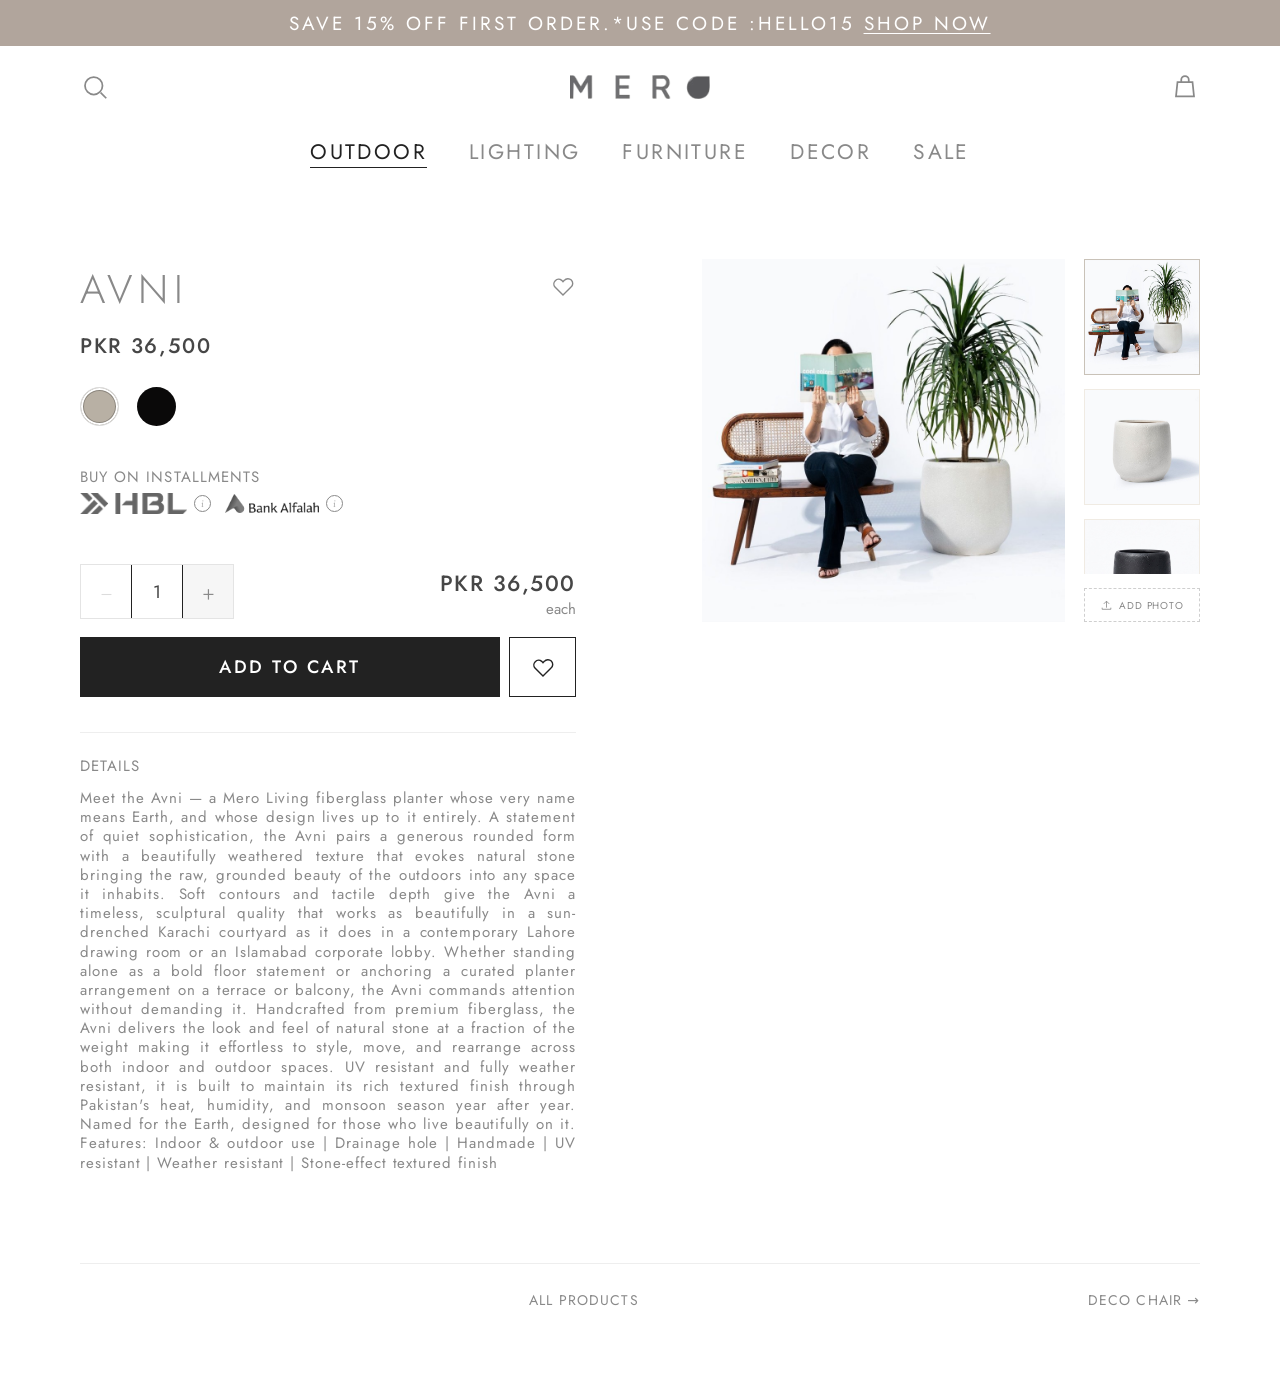
==== site/product.html @ a65cb31a "Turn the Mavi page into a catalogue-driven storefront Replaces the single hard-coded product page wi" ====
<!DOCTYPE html>
<html lang="en">
<head>
<meta charset="utf-8">
<meta name="viewport" content="width=device-width, initial-scale=1">
<title>MERO</title>
<meta name="description" content="Handmade fiberglass planters and outdoor furniture from MERO.">
<link rel="preload" href="assets/fonts/jost-latin-var.woff2" as="font" type="font/woff2" crossorigin>
<link rel="stylesheet" href="assets/site.css">
</head>
<body>

<div class="announce">
  SAVE 15% OFF FIRST ORDER.*USE CODE :HELLO15 <a href="index.html">SHOP NOW</a>
</div>

<header class="shell">
  <div class="masthead">
    <button class="icon-btn icon-left" aria-label="Search">
      <svg viewBox="0 0 24 24"><circle cx="11" cy="11" r="7"/><path d="M16.5 16.5 21 21"/></svg>
    </button>
    <a class="logo" href="index.html" aria-label="MERO home">
      <img src="assets/mero-logo.png" alt="MERO">
    </a>
    <button class="icon-btn icon-right" aria-label="Cart">
      <svg viewBox="0 0 24 24"><path d="M6 8h12l1.2 11.5H4.8L6 8Z"/><path d="M9 8V6.2A3 3 0 0 1 15 6.2V8"/></svg>
    </button>
  </div>
  <nav class="nav">
    <a href="index.html?c=outdoor" data-cat="outdoor">OUTDOOR</a>
    <a href="index.html?c=lighting" data-cat="lighting">LIGHTING</a>
    <a href="index.html?c=furniture" data-cat="furniture">FURNITURE</a>
    <a href="index.html?c=decor" data-cat="decor">DECOR</a>
    <a href="index.html?c=sale" data-cat="sale">SALE</a>
  </nav>
</header>

<main class="shell">
  <div class="product">

    <!-- ============ left column ============ -->
    <section class="info-col">
      <div class="title-row">
        <h1 class="product-title" id="p-title"></h1>
        <button class="wish-plain" id="wish-top" aria-label="Add to wishlist" aria-pressed="false">
          <svg viewBox="0 0 24 24"><path d="M12 20.3 4.6 13a4.4 4.4 0 0 1 6.2-6.2l1.2 1.2 1.2-1.2A4.4 4.4 0 1 1 19.4 13Z"/></svg>
        </button>
      </div>

      <div class="price-row">
        <p class="price" id="p-price"></p>
        <span class="sku" id="p-sku"></span>
      </div>

      <div class="swatches" id="p-swatches" role="group" aria-label="Colour"></div>
      <div class="sizes" id="p-sizes" role="group" aria-label="Size"></div>

      <div class="installments">
        <span class="label">Buy on installments</span>
        <div class="banks">
          <span class="bank"><img src="assets/hbl.png" alt="HBL"><span class="info" title="HBL installment plans">i</span></span>
          <span class="bank"><img class="alfalah" src="assets/alfalah.png" alt="Bank Alfalah"><span class="info" title="Bank Alfalah installment plans">i</span></span>
        </div>
      </div>

      <div class="buy-row">
        <div class="qty">
          <button type="button" id="qty-down" aria-label="Decrease quantity">&minus;</button>
          <label class="sr-only" for="qty">Quantity</label>
          <input id="qty" type="number" inputmode="numeric" min="1" value="1">
          <button type="button" id="qty-up" aria-label="Increase quantity">+</button>
        </div>
        <div class="line-price">
          <div class="amount" id="p-line-price"></div>
          <div class="each">each</div>
        </div>
      </div>

      <div class="cart-row">
        <button class="add-to-cart" id="add-to-cart">ADD TO CART</button>
        <button class="wish-box" id="wish-box" aria-label="Add to wishlist" aria-pressed="false">
          <svg viewBox="0 0 24 24"><path d="M12 20.3 4.6 13a4.4 4.4 0 0 1 6.2-6.2l1.2 1.2 1.2-1.2A4.4 4.4 0 1 1 19.4 13Z"/></svg>
        </button>
      </div>

      <div class="details">
        <h2>Details</h2>
        <p id="p-details"></p>
      </div>
    </section>

    <!-- ============ gallery ============ -->
    <section class="gallery" aria-label="Product images">
      <div class="stage" id="stage">
        <div class="stage-caption" id="stage-caption">
          <span class="name" id="caption-name"></span>
          <span class="sub" id="caption-sub">series</span>
        </div>
        <button class="stage-nav prev" id="slide-prev" aria-label="Previous image">
          <svg viewBox="0 0 24 24"><path d="M15 5 8 12l7 7"/></svg>
        </button>
        <button class="stage-nav next" id="slide-next" aria-label="Next image">
          <svg viewBox="0 0 24 24"><path d="m9 5 7 7-7 7"/></svg>
        </button>
      </div>

      <div class="rail-cell"><div class="rail">
        <div class="thumbs" id="thumbs"></div>
        <label class="upload">
          <svg viewBox="0 0 24 24"><path d="M12 16V4"/><path d="m7 9 5-5 5 5"/><path d="M4 16v3h16v-3"/></svg>
          Add photo
          <input type="file" id="upload-input" accept="image/*" multiple>
        </label>
      </div></div>
    </section>

  </div>

  <nav class="pager" id="pager"></nav>
</main>

<script src="data/catalog.js"></script>
<script src="assets/uploads.js"></script>
<script>
/* ------------------------------------------------------------------
   The page renders whichever product ?p= names, from the generated
   catalogue. Photos dropped in the browser are merged in on top.
------------------------------------------------------------------ */
const CATALOG = window.MERO_CATALOG || [];

/* Autoplay cycles this product's own photos; the grid is how you move
   between products. Set to false to leave the gallery fully manual. */
const AUTOPLAY = true;
const SLIDE_MS = 4000;
const REDUCED_MOTION = window.matchMedia("(prefers-reduced-motion: reduce)").matches;

const els = {
  title: document.getElementById("p-title"),
  price: document.getElementById("p-price"),
  linePrice: document.getElementById("p-line-price"),
  sku: document.getElementById("p-sku"),
  swatches: document.getElementById("p-swatches"),
  sizes: document.getElementById("p-sizes"),
  details: document.getElementById("p-details"),
  stage: document.getElementById("stage"),
  caption: document.getElementById("stage-caption"),
  captionName: document.getElementById("caption-name"),
  captionSub: document.getElementById("caption-sub"),
  thumbs: document.getElementById("thumbs"),
  qty: document.getElementById("qty"),
  upload: document.getElementById("upload-input"),
  pager: document.getElementById("pager")
};

const params = new URLSearchParams(location.search);
let index = CATALOG.findIndex(p => p.slug === params.get("p"));
if (index < 0) index = 0;

let product = CATALOG[index] || null;
let photos = [];                 // {src, alt, uploaded?} for the product on screen
let slideIndex = 0;
let timer = null;
let autoplay = AUTOPLAY && !REDUCED_MOTION;
const objectUrls = [];

const money = n => "PKR " + Number(n).toLocaleString("en-US");

/* ---------- rendering ---------- */

function catalogPhotos(p) {
  return (p.images || []).map(file => ({
    src: `assets/products/${p.slug}/${file}`,
    alt: p.title
  }));
}

function renderProduct() {
  if (!product) {
    els.title.textContent = "Product not found";
    els.details.textContent = "That product is not in the catalogue.";
    return;
  }

  document.title = `${product.title} — MERO`;
  els.title.textContent = product.title;
  els.price.textContent = product.priceRange || product.priceLabel;
  els.sku.textContent = product.sku ? "SKU:" + product.sku : "";
  els.details.textContent = product.details;
  // the lockup only belongs on products shot with room for type
  els.caption.hidden = !product.lockup;
  els.captionName.textContent = product.captionName || product.title;
  els.captionSub.textContent = product.captionSub || "";
  els.captionSub.hidden = !product.captionSub;
  fitLockup();

  els.swatches.innerHTML = "";
  (product.colors || []).forEach((c, i) => {
    const b = document.createElement("button");
    b.className = "swatch";
    b.style.background = c.hex;
    if (c.tone === "light") b.dataset.tone = "white";
    b.setAttribute("aria-label", c.name);
    b.setAttribute("aria-pressed", String(i === 0));
    b.addEventListener("click", () => {
      [...els.swatches.children].forEach(s =>
        s.setAttribute("aria-pressed", String(s === b)));
    });
    els.swatches.appendChild(b);
  });

  els.sizes.innerHTML = "";
  (product.sizes || []).forEach((size, i) => {
    const b = document.createElement("button");
    b.textContent = size;
    b.setAttribute("aria-pressed", String(i === 0));
    b.addEventListener("click", () => {
      [...els.sizes.children].forEach(s =>
        s.setAttribute("aria-pressed", String(s === b)));
    });
    els.sizes.appendChild(b);
  });

  renderPager();
  updateLinePrice();
}

/* Keep a long product name inside the stage rather than letting it bleed. */
function fitLockup() {
  if (!product || !product.lockup) return;
  els.caption.style.removeProperty("--lockup");
  requestAnimationFrame(() => {
    const room = els.stage.clientWidth * 0.78;
    const width = els.captionName.getBoundingClientRect().width;
    if (width > room && width > 0) {
      const base = parseFloat(getComputedStyle(els.captionName).fontSize);
      els.caption.style.setProperty("--lockup", `${Math.floor(base * room / width)}px`);
    }
  });
}

window.addEventListener("resize", fitLockup);

function renderImages() {
  els.stage.querySelectorAll("img").forEach(img => img.remove());
  const frag = document.createDocumentFragment();
  photos.forEach((im, i) => {
    const img = document.createElement("img");
    img.src = im.src;
    img.alt = im.alt || (product ? product.title : "");
    img.loading = i === 0 ? "eager" : "lazy";
    frag.appendChild(img);
  });
  els.stage.insertBefore(frag, els.stage.firstChild);   // caption stays on top

  els.thumbs.innerHTML = "";
  photos.forEach((im, i) => {
    const b = document.createElement("button");
    b.className = "thumb";
    b.innerHTML = `<img src="${im.src}" alt="">`;
    b.setAttribute("aria-label", `View image ${i + 1}`);
    b.addEventListener("click", () => { stopAuto(); showSlide(i); });
    els.thumbs.appendChild(b);
  });

  showSlide(Math.min(slideIndex, Math.max(photos.length - 1, 0)));
}

function showSlide(i) {
  const imgs = els.stage.querySelectorAll("img");
  if (!imgs.length) { els.caption.style.opacity = "0"; return; }
  slideIndex = (i + imgs.length) % imgs.length;
  imgs.forEach((img, n) => img.classList.toggle("is-active", n === slideIndex));
  [...els.thumbs.children].forEach((t, n) =>
    t.setAttribute("aria-current", String(n === slideIndex)));
  // within a product, the lockup belongs to the opening shot only
  els.caption.style.opacity = slideIndex === 0 ? "1" : "0";
}

function updateLinePrice() {
  const n = Math.max(1, parseInt(els.qty.value, 10) || 1);
  els.qty.value = n;
  els.linePrice.textContent = product ? money(product.price * n) : "";
  document.getElementById("qty-down").disabled = n <= 1;
}

function renderPager() {
  const prev = CATALOG[index - 1];
  const next = CATALOG[index + 1];
  els.pager.innerHTML = `
    ${prev ? `<a href="product.html?p=${encodeURIComponent(prev.slug)}">&larr; ${prev.title}</a>` : "<span></span>"}
    <span class="spacer"></span>
    <a href="index.html">All products</a>
    <span class="spacer"></span>
    ${next ? `<a href="product.html?p=${encodeURIComponent(next.slug)}">${next.title} &rarr;</a>` : "<span></span>"}`;
}

/* ---------- slider ---------- */

function nextSlide() { showSlide(slideIndex + 1); }
function prevSlide() { showSlide(slideIndex - 1); }

function startAuto() {
  if (!autoplay || timer || photos.length < 2) return;
  timer = setInterval(nextSlide, SLIDE_MS);
}
function stopAuto() {
  autoplay = false;
  clearInterval(timer);
  timer = null;
}

/* ---------- photos added in the browser ---------- */

async function loadPhotos() {
  photos = product ? catalogPhotos(product) : [];
  if (product) {
    try {
      const dropped = await MeroUploads.get(product.slug);
      dropped.forEach(p => objectUrls.push(p.src));
      photos = photos.concat(dropped);
    } catch (err) { /* no IndexedDB: fall back to the built-in photos */ }
  }
  renderImages();
  startAuto();
}

els.upload.addEventListener("change", async e => {
  const files = [...e.target.files].filter(MeroUploads.isImage);
  e.target.value = "";
  if (!files.length || !product) return;
  try {
    await MeroUploads.put(product.slug, files);
    const before = photos.length;
    await loadPhotos();
    stopAuto();
    showSlide(before);
  } catch (err) {
    // storage unavailable — still show them for this session
    files.forEach(f => {
      const url = URL.createObjectURL(f);
      objectUrls.push(url);
      photos.push({ src: url, alt: f.name, uploaded: true });
    });
    stopAuto();
    renderImages();
    showSlide(photos.length - files.length);
  }
});

window.addEventListener("beforeunload", () => objectUrls.forEach(URL.revokeObjectURL));

/* ---------- wiring ---------- */

document.getElementById("slide-next").addEventListener("click", () => { stopAuto(); nextSlide(); });
document.getElementById("slide-prev").addEventListener("click", () => { stopAuto(); prevSlide(); });

document.getElementById("qty-up").addEventListener("click", () => {
  els.qty.value = (parseInt(els.qty.value, 10) || 1) + 1;
  updateLinePrice();
});
document.getElementById("qty-down").addEventListener("click", () => {
  els.qty.value = Math.max(1, (parseInt(els.qty.value, 10) || 1) - 1);
  updateLinePrice();
});
els.qty.addEventListener("input", updateLinePrice);

["wish-top", "wish-box"].forEach(id => {
  const b = document.getElementById(id);
  b.addEventListener("click", () => {
    const on = b.getAttribute("aria-pressed") !== "true";
    b.setAttribute("aria-pressed", String(on));
    b.classList.toggle("is-on", on);
  });
});

document.addEventListener("keydown", e => {
  if (e.key === "ArrowRight") { stopAuto(); nextSlide(); }
  if (e.key === "ArrowLeft")  { stopAuto(); prevSlide(); }
});

// hovering the stage holds the current photo without cancelling autoplay
els.stage.addEventListener("mouseenter", () => {
  if (timer) { clearInterval(timer); timer = null; }
});
els.stage.addEventListener("mouseleave", startAuto);

[...document.querySelectorAll(".nav a")].forEach(a =>
  a.classList.toggle("is-active", product && a.dataset.cat === product.category));

renderProduct();
loadPhotos();
</script>
</body>
</html>
---- site/assets/site.css ----
/* Jost stands in for Futura, the face used throughout the MERO storefront;
   Cormorant Garamond italic covers the "series" lockup on the hero. */
@font-face{
  font-family:"Jost";
  src:url("fonts/jost-latin-var.woff2") format("woff2-variations"),
      url("fonts/jost-latin-var.woff2") format("woff2");
  font-weight:100 900;
  font-style:normal;
  font-display:swap;
}
@font-face{
  font-family:"Cormorant Garamond";
  src:url("fonts/cormorant-garamond-italic-latin-var.woff2") format("woff2-variations"),
      url("fonts/cormorant-garamond-italic-latin-var.woff2") format("woff2");
  font-weight:300 700;
  font-style:italic;
  font-display:swap;
}
:root{
  --taupe:#b1a59c;
  --ink:#222222;
  --price:#464646;
  --muted:#898989;
  --line:#e4e4e4;
  --line-soft:#eeeeee;
  --field:#f6f6f6;
  --page:#ffffff;
  --sans:"Futura","Futura PT","Futura Std","Jost","Century Gothic",system-ui,sans-serif;
  --serif:"Cormorant Garamond","EB Garamond",Georgia,serif;
}
*,*::before,*::after{box-sizing:border-box}
html{-webkit-text-size-adjust:100%}
body{
  margin:0;
  background:var(--page);
  color:var(--price);
  font-family:var(--sans);
  font-weight:400;
  -webkit-font-smoothing:antialiased;
}
img{display:block;max-width:100%}
button{font:inherit;color:inherit;background:none;border:0;padding:0;cursor:pointer}
a{color:inherit;text-decoration:none}

/* ---------- announcement bar ---------- */
.announce{
  background:var(--taupe);
  color:#fff;
  text-align:center;
  padding:13.5px 16px;
  font-size:19px;
  line-height:1;
  letter-spacing:.158em;
}
.announce a{text-decoration:underline;text-underline-offset:3px}

/* ---------- header ---------- */
.shell{max-width:1440px;margin:0 auto;padding:0 80px}
.masthead{
  display:grid;
  grid-template-columns:1fr auto 1fr;
  align-items:center;
  padding:26px 0 4px;
}
.masthead .icon-left{justify-self:start}
.masthead .icon-right{justify-self:end}
.logo img{width:140px;height:auto}
.icon-btn{display:inline-flex;color:var(--muted)}
.icon-btn svg{width:30px;height:30px;stroke:currentColor;stroke-width:1.4;fill:none}

.nav{
  display:flex;
  justify-content:center;
  gap:42px;
  padding:36px 0 30px;
}
.nav a{
  display:inline-block;
  line-height:1;
  font-size:21px;
  font-weight:400;
  letter-spacing:.115em;
  color:var(--muted);
  padding-bottom:4px;
}
.nav a:hover{color:var(--ink)}
.nav a.is-active{color:var(--ink);border-bottom:1px solid var(--ink)}

/* ---------- product layout ---------- */
.product{
  display:grid;
  grid-template-columns:496px 1fr;
  column-gap:126px;
  align-items:start;
  padding:61px 0 90px;
}

/* left column */
.info-col{margin-top:8px}
.title-row{display:flex;align-items:flex-start;justify-content:space-between;gap:20px}
.product-title{
  margin:0;
  font-size:40px;
  font-weight:300;
  letter-spacing:.146em;
  line-height:1.1;
  color:var(--muted);
  text-transform:uppercase;
}
.wish-plain{color:var(--muted);flex:none;margin-top:6px}
.wish-plain svg{width:26px;height:26px;stroke:currentColor;stroke-width:1.3;fill:none}
.wish-plain.is-on svg{fill:currentColor}

.price-row{display:flex;align-items:baseline;gap:11px;margin-top:20px}
.price{font-size:21px;font-weight:500;letter-spacing:.08em;color:var(--price);margin:0}
.sku{font-size:15px;letter-spacing:.04em;color:var(--muted)}

.swatches{display:flex;gap:18px;margin-top:26px}
.swatches:empty{display:none}
.swatch{
  width:39px;height:39px;border-radius:50%;
  border:1px solid transparent;
  position:relative;
  transition:box-shadow .15s ease;
}
/* selection reads as an inset ring so the row keeps its height */
.swatch[aria-pressed="true"]{
  box-shadow:inset 0 0 0 2px #fff, inset 0 0 0 3px rgba(0,0,0,.35);
}
.swatch[data-tone="white"]{border-color:#dcdcdc}
.swatch[data-tone="white"][aria-pressed="true"]{
  box-shadow:inset 0 0 0 2px #fff, inset 0 0 0 3px rgba(0,0,0,.25);
}
.swatch:focus-visible{outline:1px solid #8a8a8a;outline-offset:4px}

.installments{margin-top:39px}
.label{
  font-size:15px;
  letter-spacing:.07em;
  color:var(--muted);
  text-transform:uppercase;
}
.banks{display:flex;align-items:center;gap:14px;margin-top:5px}
.bank{display:flex;align-items:center;gap:7px}
.bank img{height:21px;width:auto}
.bank img.alfalah{height:19px}
.info{
  width:17px;height:17px;border-radius:50%;border:1px solid var(--muted);
  color:var(--muted);font-size:11px;line-height:15px;text-align:center;
  font-family:var(--serif);font-style:italic;
}

.buy-row{
  display:flex;align-items:flex-end;justify-content:space-between;gap:24px;
  margin-top:50px;
}
.qty{display:flex;border:1px solid var(--line)}
.qty button{
  width:50px;height:53px;font-size:22px;font-weight:300;color:var(--muted);
  display:grid;place-items:center;
}
.qty button[disabled]{color:#dcdcdc;cursor:default}
.qty button:last-child{background:var(--field)}
.qty input{
  width:52px;height:53px;border:1px solid var(--ink);border-top:0;border-bottom:0;
  text-align:center;font-family:var(--sans);font-size:18px;color:var(--price);
  background:#fff;-moz-appearance:textfield;
}
.qty input::-webkit-outer-spin-button,
.qty input::-webkit-inner-spin-button{-webkit-appearance:none;margin:0}
.line-price{text-align:right;line-height:1.35}
.line-price .amount{font-size:22px;font-weight:500;letter-spacing:.07em;color:var(--price)}
.line-price .each{font-size:15px;color:var(--muted)}

.cart-row{display:flex;gap:9px;margin-top:18px}
.add-to-cart{
  flex:1;
  background:var(--ink);
  color:#fff;
  height:60px;
  font-size:18px;
  font-weight:500;
  letter-spacing:.14em;
  transition:background .18s ease;
}
.add-to-cart:hover{background:#000}
.wish-box{
  width:67px;height:60px;border:1px solid var(--ink);
  display:grid;place-items:center;color:var(--ink);
}
.wish-box svg{width:26px;height:26px;stroke:currentColor;stroke-width:1.3;fill:none}
.wish-box.is-on svg{fill:currentColor}

.details{margin-top:35px;padding-top:22px;border-top:1px solid var(--line-soft)}
.details h2{
  margin:0 0 12px;
  font-size:15px;font-weight:400;letter-spacing:.07em;
  color:var(--muted);text-transform:uppercase;
}
.details p{
  margin:0;
  font-size:15px;
  line-height:1.28;
  letter-spacing:.063em;
  color:var(--muted);
  text-align:justify;
}

/* ---------- gallery ---------- */
.gallery{display:grid;grid-template-columns:1fr 116px;column-gap:19px;align-items:start}
/* the rail is taken out of flow so the square stage alone sets the row height */
.rail-cell{position:relative;align-self:stretch}
.stage{position:relative;aspect-ratio:1/1;overflow:hidden;background:#f0ebe3}
.stage img{
  position:absolute;inset:0;width:100%;height:100%;object-fit:cover;
  opacity:0;transition:opacity .5s ease;
}
.stage img.is-active{opacity:1}
.stage-caption{
  position:absolute;top:8%;left:0;right:0;text-align:center;
  color:#5b5b5b;pointer-events:none;
  transition:opacity .35s ease;
}
.stage-caption .name{
  display:block;font-size:var(--lockup, 75px);font-weight:300;letter-spacing:.1em;line-height:1;
  text-transform:uppercase;text-indent:.1em;
  white-space:nowrap;
}
.stage-caption .sub{
  display:block;font-family:var(--serif);font-style:italic;font-weight:400;
  font-size:38px;margin-top:2px;
}
.stage-nav{
  position:absolute;top:50%;transform:translateY(-50%);
  width:42px;height:42px;display:grid;place-items:center;
  color:#5b5b5b;background:rgba(255,255,255,.72);border-radius:50%;
  opacity:0;transition:opacity .2s ease;
}
.stage:hover .stage-nav,.stage-nav:focus-visible{opacity:1}
.stage-nav.prev{left:14px}
.stage-nav.next{right:14px}
.stage-nav svg{width:18px;height:18px;stroke:currentColor;stroke-width:1.6;fill:none}

/* grid/flex items default to min-width:auto, which lets the thumb rail
   blow out the track on narrow screens */
.product > *, .gallery > *{min-width:0}
.rail{position:absolute;inset:0;display:flex;flex-direction:column;min-height:0;min-width:0}
.thumbs{
  display:flex;flex-direction:column;gap:14px;
  flex:1 1 auto;min-height:0;min-width:0;overflow-y:auto;
  scrollbar-width:none;
}
.thumbs::-webkit-scrollbar{display:none}
.thumb{flex:0 0 auto}
.thumb{
  aspect-ratio:1/1;overflow:hidden;background:#f0ebe3;
  border:1px solid transparent;transition:border-color .2s ease;
}
.thumb img{width:100%;height:100%;object-fit:cover}
.thumb[aria-current="true"]{border-color:#c9c2b8}

.upload{
  flex:0 0 auto;
  margin-top:14px;
  display:flex;align-items:center;justify-content:center;gap:6px;
  height:34px;
  border:1px dashed #cfcfcf;
  color:var(--muted);
  font-size:10px;letter-spacing:.09em;text-transform:uppercase;
  cursor:pointer;
  transition:border-color .2s ease,color .2s ease;
}
.upload:hover{border-color:var(--muted);color:var(--price)}
.upload svg{width:13px;height:13px;stroke:currentColor;stroke-width:1.5;fill:none}
.upload input{display:none}

.sr-only{
  position:absolute;width:1px;height:1px;padding:0;margin:-1px;
  overflow:hidden;clip:rect(0 0 0 0);white-space:nowrap;border:0;
}

/* ---------- responsive ---------- */
@media (max-width:1180px){
  .shell{padding:0 40px}
  .product{grid-template-columns:1fr 1fr;column-gap:56px}
}
@media (max-width:900px){
  .product{grid-template-columns:1fr;row-gap:48px}
  .gallery{order:-1}
  .nav{gap:28px}
  .nav a{font-size:17px}
}
@media (max-width:620px){
  .shell{padding:0 16px}
  .announce{font-size:11px;letter-spacing:.03em;padding:11px 14px}
  .nav{gap:13px;flex-wrap:wrap;justify-content:center}
  .nav a{font-size:13px;letter-spacing:.08em}
  .product-title{font-size:30px}
  .stage-caption .name{font-size:46px}
  .stage-caption .sub{font-size:24px}
  .gallery{grid-template-columns:1fr;row-gap:14px}
  .rail-cell{position:static}
  .rail{position:static;height:auto}
  .thumbs{flex-direction:row;overflow-x:auto;overflow-y:hidden;padding-bottom:4px}
  .thumb{flex:0 0 86px}
  .upload{margin-top:12px;height:34px}
  .buy-row{flex-wrap:wrap}
}

/* ==================================================================
   Catalogue grid
   ================================================================== */
.catalogue{padding:34px 0 110px}
.catalogue-head{
  display:flex;align-items:flex-end;justify-content:space-between;
  gap:24px;flex-wrap:wrap;margin-bottom:34px;
}
.catalogue-title{
  margin:0;
  font-size:40px;font-weight:300;letter-spacing:.146em;line-height:1.1;
  color:var(--muted);text-transform:uppercase;
}
.catalogue-count{font-size:15px;letter-spacing:.063em;color:var(--muted)}

.filters{display:flex;gap:26px;flex-wrap:wrap;margin-bottom:38px}
.filters button{
  font-size:15px;letter-spacing:.07em;text-transform:uppercase;
  color:var(--muted);padding-bottom:4px;border-bottom:1px solid transparent;
}
.filters button:hover{color:var(--price)}
.filters button[aria-pressed="true"]{color:var(--ink);border-bottom-color:var(--ink)}

.grid{
  display:grid;
  grid-template-columns:repeat(4,1fr);
  column-gap:26px;row-gap:52px;
}
.card{display:block;position:relative}
.card-media{
  position:relative;aspect-ratio:1/1;overflow:hidden;background:#f0ebe3;
}
.card-media img{
  position:absolute;inset:0;width:100%;height:100%;object-fit:cover;
  transition:opacity .45s ease;
}
.card-media .alt{opacity:0}
.card:hover .card-media .alt{opacity:1}
.card-body{padding-top:16px}
.card-name{
  font-size:17px;font-weight:400;letter-spacing:.09em;text-transform:uppercase;
  color:var(--price);line-height:1.3;
}
.card-price{margin-top:6px;font-size:15px;letter-spacing:.063em;color:var(--muted)}
.card-colors{display:flex;gap:7px;margin-top:11px}
.card-colors span{
  width:13px;height:13px;border-radius:50%;
  box-shadow:inset 0 0 0 1px rgba(0,0,0,.12);
}
.card-tag{
  position:absolute;top:12px;left:12px;
  background:rgba(255,255,255,.92);color:var(--price);
  font-size:10px;letter-spacing:.1em;text-transform:uppercase;
  padding:5px 9px;
}
.empty{
  grid-column:1 / -1;padding:70px 0;text-align:center;
  font-size:15px;letter-spacing:.063em;color:var(--muted);
}

/* folder drop ------------------------------------------------------ */
.dropzone{
  margin:0 0 38px;
  border:1px dashed #d4d4d4;
  padding:20px 24px;
  display:flex;align-items:center;justify-content:space-between;gap:20px;
  flex-wrap:wrap;
  transition:border-color .2s ease,background .2s ease;
}
.dropzone.is-over{border-color:var(--taupe);background:#faf8f6}
.dropzone p{margin:0;font-size:14px;line-height:1.7;letter-spacing:.04em;color:var(--muted)}
.dropzone b{font-weight:500;color:var(--price);letter-spacing:.07em;text-transform:uppercase}
.dropzone code{font-family:var(--sans);color:var(--price)}
.dropzone-actions{display:flex;gap:10px;align-items:center}
.btn-line{
  border:1px solid var(--ink);color:var(--ink);
  padding:11px 20px;font-size:13px;letter-spacing:.12em;text-transform:uppercase;
  transition:background .18s ease,color .18s ease;
}
.btn-line:hover{background:var(--ink);color:#fff}
.btn-quiet{
  color:var(--muted);font-size:13px;letter-spacing:.09em;text-transform:uppercase;
  border-bottom:1px solid transparent;
}
.btn-quiet:hover{color:var(--price);border-bottom-color:var(--muted)}
.dropzone input{display:none}

/* ==================================================================
   Product page additions
   ================================================================== */
.breadcrumb{
  padding:26px 0 0;
  font-size:14px;letter-spacing:.07em;text-transform:uppercase;color:var(--muted);
}
.breadcrumb a:hover{color:var(--ink)}
.breadcrumb span{margin:0 8px}

.sizes{display:flex;gap:10px;flex-wrap:wrap;margin-top:22px}
.sizes:empty{display:none}
.sizes button{
  border:1px solid var(--line);
  padding:9px 16px;
  font-size:13px;letter-spacing:.09em;text-transform:uppercase;color:var(--muted);
  transition:border-color .15s ease,color .15s ease;
}
.sizes button[aria-pressed="true"]{border-color:var(--ink);color:var(--ink)}

.pager{
  display:flex;justify-content:space-between;gap:20px;
  border-top:1px solid var(--line-soft);
  padding:26px 0 90px;
  font-size:14px;letter-spacing:.08em;text-transform:uppercase;color:var(--muted);
}
.pager a:hover{color:var(--ink)}
.pager .spacer{flex:1}

.uploaded-note{
  margin-top:14px;font-size:12px;letter-spacing:.06em;color:var(--muted);
}

@media (max-width:1180px){
  .grid{grid-template-columns:repeat(3,1fr)}
}
@media (max-width:820px){
  .grid{grid-template-columns:repeat(2,1fr);column-gap:18px;row-gap:38px}
  .catalogue-title{font-size:30px}
}
@media (max-width:620px){
  .grid{column-gap:14px;row-gap:30px}
  .card-name{font-size:14px;letter-spacing:.07em}
  .card-price{font-size:13px}
  .dropzone{padding:16px}
  .catalogue{padding:20px 0 70px}
}
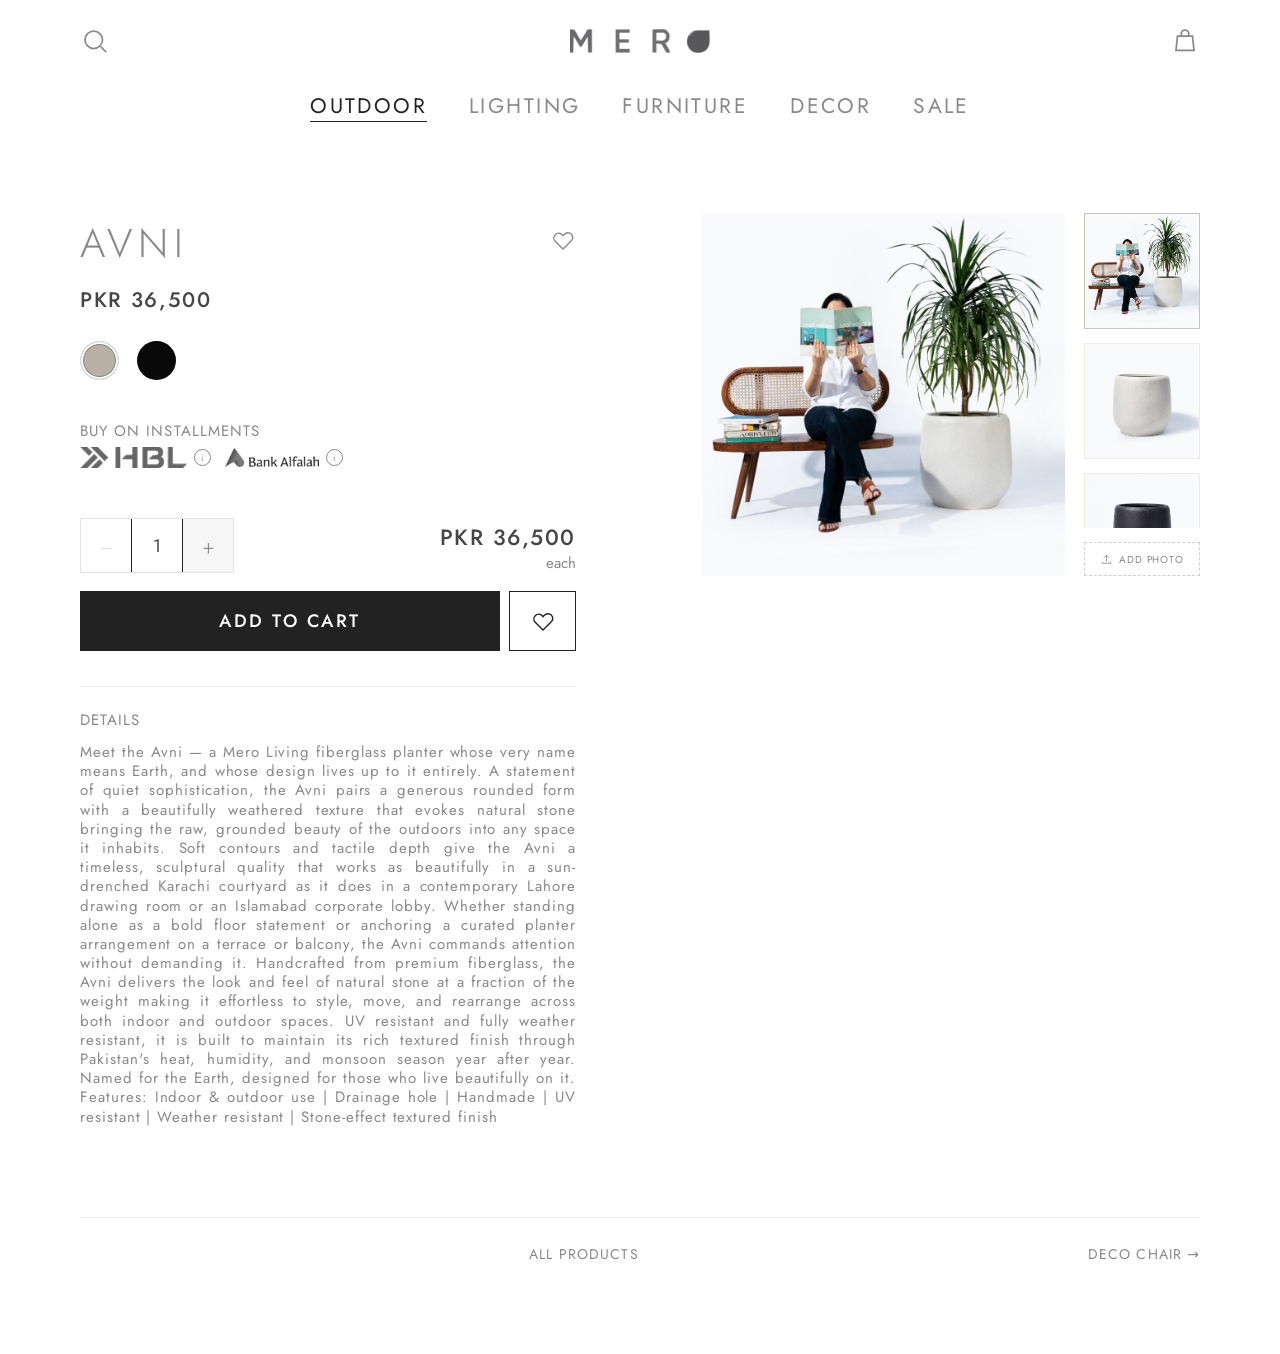
==== commit c6586ec3: "Remove the promotional announcement bar Drops the "SAVE 15% OFF FIRST ORDER" bar from both pages, al" ====
--- a/site/product.html
+++ b/site/product.html
@@ -9,10 +9,6 @@
 <link rel="stylesheet" href="assets/site.css">
 </head>
 <body>
-
-<div class="announce">
-  SAVE 15% OFF FIRST ORDER.*USE CODE :HELLO15 <a href="index.html">SHOP NOW</a>
-</div>
 
 <header class="shell">
   <div class="masthead">
--- a/site/assets/site.css
+++ b/site/assets/site.css
@@ -42,18 +42,6 @@
 button{font:inherit;color:inherit;background:none;border:0;padding:0;cursor:pointer}
 a{color:inherit;text-decoration:none}
 
-/* ---------- announcement bar ---------- */
-.announce{
-  background:var(--taupe);
-  color:#fff;
-  text-align:center;
-  padding:13.5px 16px;
-  font-size:19px;
-  line-height:1;
-  letter-spacing:.158em;
-}
-.announce a{text-decoration:underline;text-underline-offset:3px}
-
 /* ---------- header ---------- */
 .shell{max-width:1440px;margin:0 auto;padding:0 80px}
 .masthead{
@@ -292,7 +280,6 @@
 }
 @media (max-width:620px){
   .shell{padding:0 16px}
-  .announce{font-size:11px;letter-spacing:.03em;padding:11px 14px}
   .nav{gap:13px;flex-wrap:wrap;justify-content:center}
   .nav a{font-size:13px;letter-spacing:.08em}
   .product-title{font-size:30px}
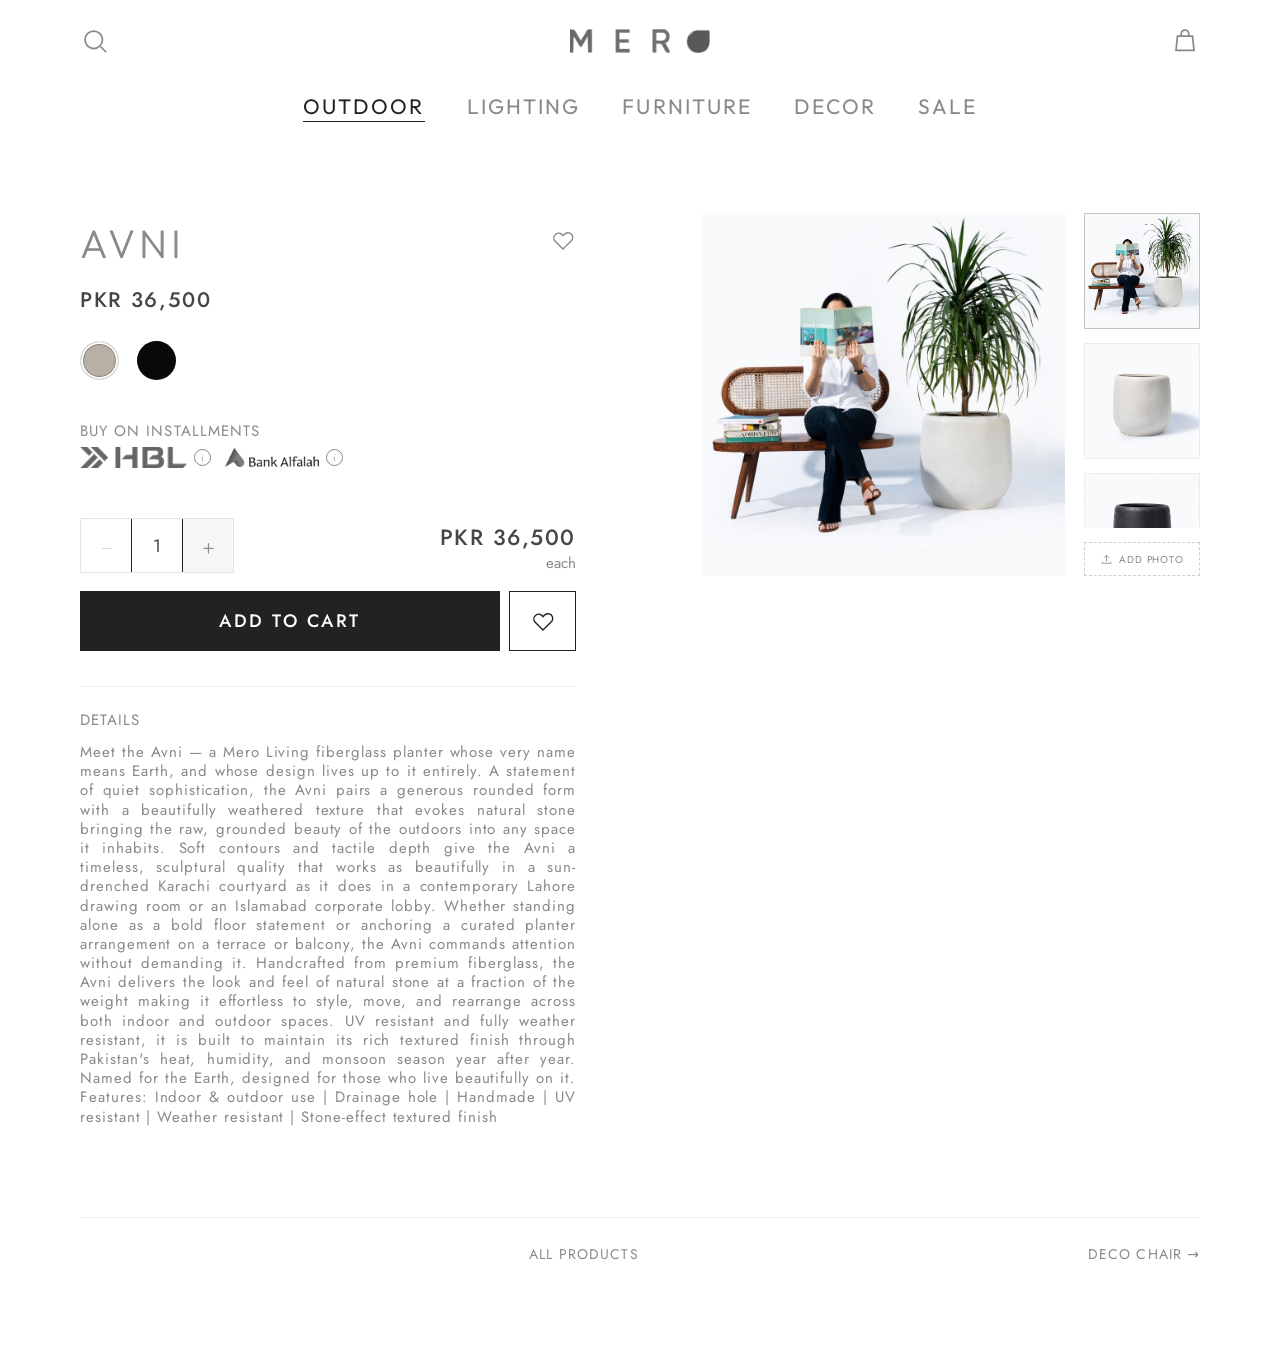
==== commit 1b478f42: "Set the nav and product titles in Outfit - Nav links: Outfit regular, 10% letter spacing. - Product " ====
--- a/site/product.html
+++ b/site/product.html
@@ -6,6 +6,7 @@
 <title>MERO</title>
 <meta name="description" content="Handmade fiberglass planters and outdoor furniture from MERO.">
 <link rel="preload" href="assets/fonts/jost-latin-var.woff2" as="font" type="font/woff2" crossorigin>
+<link rel="preload" href="assets/fonts/outfit-latin-var.woff2" as="font" type="font/woff2" crossorigin>
 <link rel="stylesheet" href="assets/site.css">
 </head>
 <body>
--- a/site/assets/site.css
+++ b/site/assets/site.css
@@ -4,6 +4,14 @@
   font-family:"Jost";
   src:url("fonts/jost-latin-var.woff2") format("woff2-variations"),
       url("fonts/jost-latin-var.woff2") format("woff2");
+  font-weight:100 900;
+  font-style:normal;
+  font-display:swap;
+}
+@font-face{
+  font-family:"Outfit";
+  src:url("fonts/outfit-latin-var.woff2") format("woff2-variations"),
+      url("fonts/outfit-latin-var.woff2") format("woff2");
   font-weight:100 900;
   font-style:normal;
   font-display:swap;
@@ -26,6 +34,7 @@
   --field:#f6f6f6;
   --page:#ffffff;
   --sans:"Futura","Futura PT","Futura Std","Jost","Century Gothic",system-ui,sans-serif;
+  --display:"Outfit",var(--sans);
   --serif:"Cormorant Garamond","EB Garamond",Georgia,serif;
 }
 *,*::before,*::after{box-sizing:border-box}
@@ -65,9 +74,10 @@
 .nav a{
   display:inline-block;
   line-height:1;
+  font-family:var(--display);
   font-size:21px;
   font-weight:400;
-  letter-spacing:.115em;
+  letter-spacing:.1em;
   color:var(--muted);
   padding-bottom:4px;
 }
@@ -88,9 +98,10 @@
 .title-row{display:flex;align-items:flex-start;justify-content:space-between;gap:20px}
 .product-title{
   margin:0;
+  font-family:var(--display);
   font-size:40px;
   font-weight:300;
-  letter-spacing:.146em;
+  letter-spacing:.1em;
   line-height:1.1;
   color:var(--muted);
   text-transform:uppercase;
@@ -304,7 +315,8 @@
 }
 .catalogue-title{
   margin:0;
-  font-size:40px;font-weight:300;letter-spacing:.146em;line-height:1.1;
+  font-family:var(--display);
+  font-size:40px;font-weight:300;letter-spacing:.1em;line-height:1.1;
   color:var(--muted);text-transform:uppercase;
 }
 .catalogue-count{font-size:15px;letter-spacing:.063em;color:var(--muted)}
@@ -334,7 +346,8 @@
 .card:hover .card-media .alt{opacity:1}
 .card-body{padding-top:16px}
 .card-name{
-  font-size:17px;font-weight:400;letter-spacing:.09em;text-transform:uppercase;
+  font-family:var(--display);
+  font-size:17px;font-weight:300;letter-spacing:.1em;text-transform:uppercase;
   color:var(--price);line-height:1.3;
 }
 .card-price{margin-top:6px;font-size:15px;letter-spacing:.063em;color:var(--muted)}
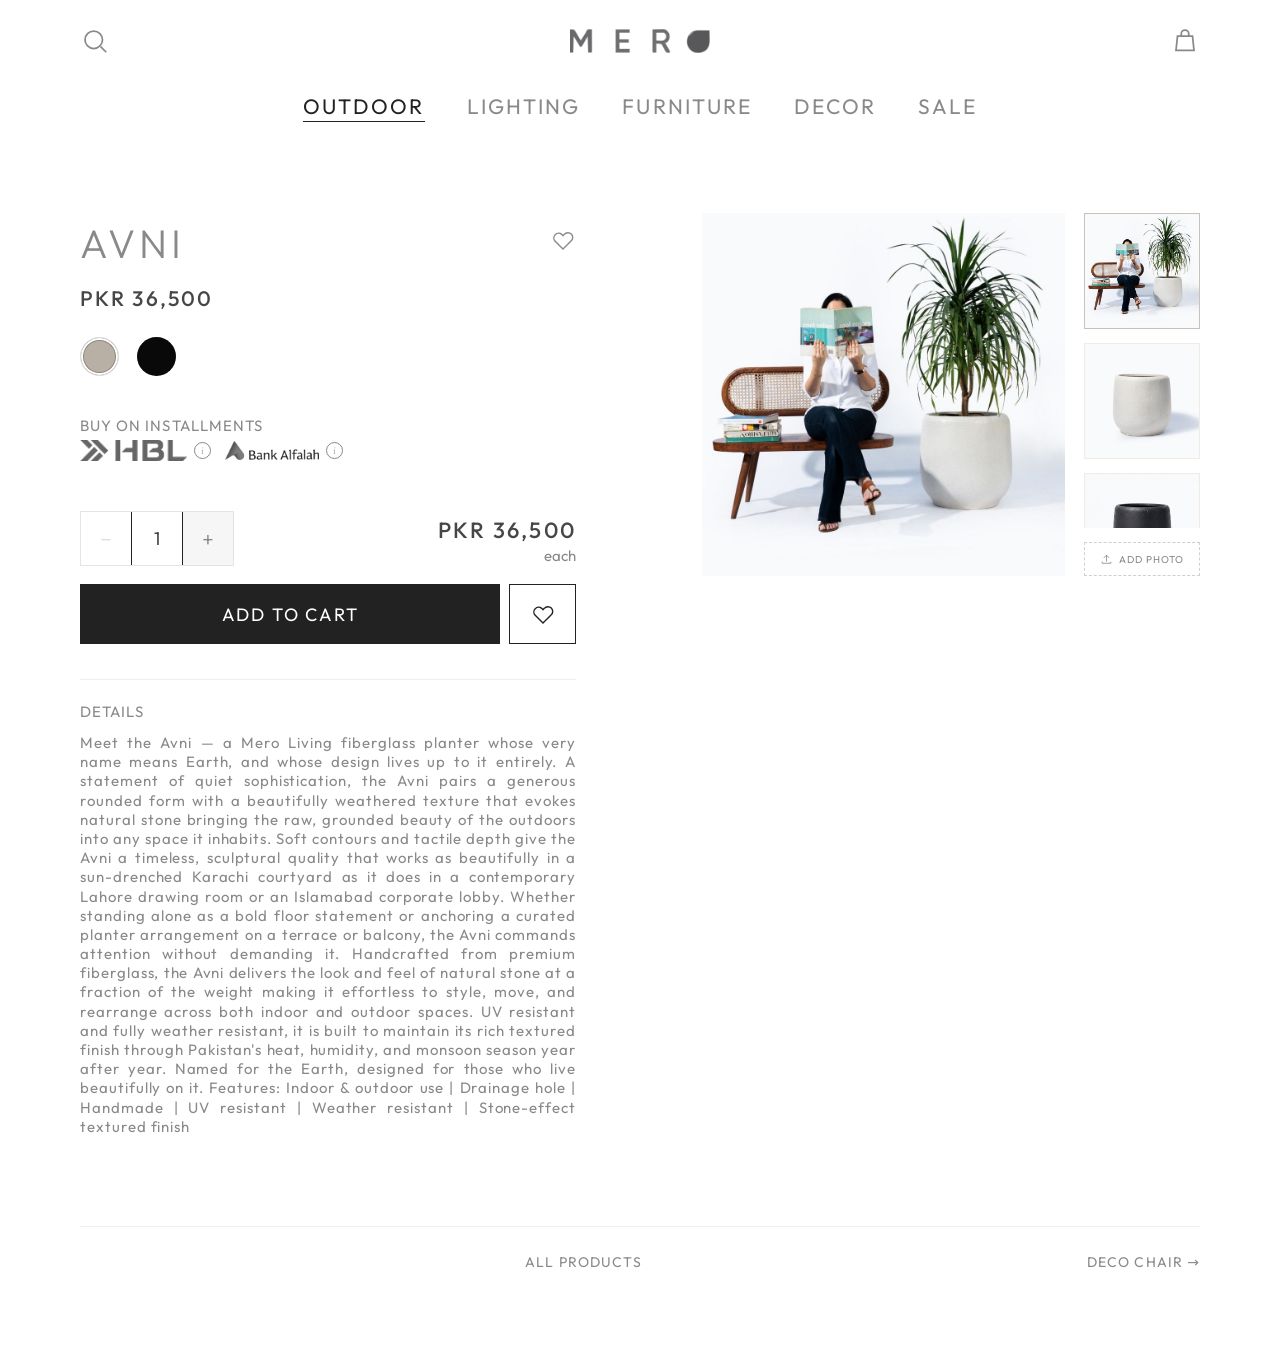
==== commit 4780e4db: "Set the whole storefront in Outfit - Outfit is now the base face; Jost and the Futura stack are reti" ====
--- a/site/product.html
+++ b/site/product.html
@@ -5,7 +5,6 @@
 <meta name="viewport" content="width=device-width, initial-scale=1">
 <title>MERO</title>
 <meta name="description" content="Handmade fiberglass planters and outdoor furniture from MERO.">
-<link rel="preload" href="assets/fonts/jost-latin-var.woff2" as="font" type="font/woff2" crossorigin>
 <link rel="preload" href="assets/fonts/outfit-latin-var.woff2" as="font" type="font/woff2" crossorigin>
 <link rel="stylesheet" href="assets/site.css">
 </head>
--- a/site/assets/site.css
+++ b/site/assets/site.css
@@ -1,13 +1,5 @@
-/* Jost stands in for Futura, the face used throughout the MERO storefront;
-   Cormorant Garamond italic covers the "series" lockup on the hero. */
-@font-face{
-  font-family:"Jost";
-  src:url("fonts/jost-latin-var.woff2") format("woff2-variations"),
-      url("fonts/jost-latin-var.woff2") format("woff2");
-  font-weight:100 900;
-  font-style:normal;
-  font-display:swap;
-}
+/* Outfit sets the whole storefront; Cormorant Garamond italic covers the
+   "series" lockup on the hero. */
 @font-face{
   font-family:"Outfit";
   src:url("fonts/outfit-latin-var.woff2") format("woff2-variations"),
@@ -33,8 +25,10 @@
   --line-soft:#eeeeee;
   --field:#f6f6f6;
   --page:#ffffff;
-  --sans:"Futura","Futura PT","Futura Std","Jost","Century Gothic",system-ui,sans-serif;
-  --display:"Outfit",var(--sans);
+  --sans:"Outfit","Century Gothic",system-ui,sans-serif;
+  --display:var(--sans);
+  /* the nav voice: regular, tracked 10% — shared with buttons */
+  --track:.1em;
   --serif:"Cormorant Garamond","EB Garamond",Georgia,serif;
 }
 *,*::before,*::after{box-sizing:border-box}
@@ -49,6 +43,7 @@
 }
 img{display:block;max-width:100%}
 button{font:inherit;color:inherit;background:none;border:0;padding:0;cursor:pointer}
+input,select,textarea{font-family:inherit}
 a{color:inherit;text-decoration:none}
 
 /* ---------- header ---------- */
@@ -77,7 +72,7 @@
   font-family:var(--display);
   font-size:21px;
   font-weight:400;
-  letter-spacing:.1em;
+  letter-spacing:var(--track);
   color:var(--muted);
   padding-bottom:4px;
 }
@@ -101,7 +96,7 @@
   font-family:var(--display);
   font-size:40px;
   font-weight:300;
-  letter-spacing:.1em;
+  letter-spacing:var(--track);
   line-height:1.1;
   color:var(--muted);
   text-transform:uppercase;
@@ -111,8 +106,8 @@
 .wish-plain.is-on svg{fill:currentColor}
 
 .price-row{display:flex;align-items:baseline;gap:11px;margin-top:20px}
-.price{font-size:21px;font-weight:500;letter-spacing:.08em;color:var(--price);margin:0}
-.sku{font-size:15px;letter-spacing:.04em;color:var(--muted)}
+.price{font-size:21px;font-weight:500;letter-spacing:var(--track);color:var(--price);margin:0}
+.sku{font-size:13px;font-weight:500;letter-spacing:0;color:var(--muted)}
 
 .swatches{display:flex;gap:18px;margin-top:26px}
 .swatches:empty{display:none}
@@ -168,7 +163,7 @@
 .qty input::-webkit-outer-spin-button,
 .qty input::-webkit-inner-spin-button{-webkit-appearance:none;margin:0}
 .line-price{text-align:right;line-height:1.35}
-.line-price .amount{font-size:22px;font-weight:500;letter-spacing:.07em;color:var(--price)}
+.line-price .amount{font-size:22px;font-weight:500;letter-spacing:var(--track);color:var(--price)}
 .line-price .each{font-size:15px;color:var(--muted)}
 
 .cart-row{display:flex;gap:9px;margin-top:18px}
@@ -178,8 +173,8 @@
   color:#fff;
   height:60px;
   font-size:18px;
-  font-weight:500;
-  letter-spacing:.14em;
+  font-weight:400;
+  letter-spacing:var(--track);
   transition:background .18s ease;
 }
 .add-to-cart:hover{background:#000}
@@ -221,7 +216,7 @@
   transition:opacity .35s ease;
 }
 .stage-caption .name{
-  display:block;font-size:var(--lockup, 75px);font-weight:300;letter-spacing:.1em;line-height:1;
+  display:block;font-size:var(--lockup, 75px);font-weight:300;letter-spacing:var(--track);line-height:1;
   text-transform:uppercase;text-indent:.1em;
   white-space:nowrap;
 }
@@ -265,7 +260,7 @@
   height:34px;
   border:1px dashed #cfcfcf;
   color:var(--muted);
-  font-size:10px;letter-spacing:.09em;text-transform:uppercase;
+  font-size:10px;font-weight:400;letter-spacing:var(--track);text-transform:uppercase;
   cursor:pointer;
   transition:border-color .2s ease,color .2s ease;
 }
@@ -316,14 +311,14 @@
 .catalogue-title{
   margin:0;
   font-family:var(--display);
-  font-size:40px;font-weight:300;letter-spacing:.1em;line-height:1.1;
+  font-size:40px;font-weight:300;letter-spacing:var(--track);line-height:1.1;
   color:var(--muted);text-transform:uppercase;
 }
 .catalogue-count{font-size:15px;letter-spacing:.063em;color:var(--muted)}
 
 .filters{display:flex;gap:26px;flex-wrap:wrap;margin-bottom:38px}
 .filters button{
-  font-size:15px;letter-spacing:.07em;text-transform:uppercase;
+  font-size:15px;font-weight:400;letter-spacing:var(--track);text-transform:uppercase;
   color:var(--muted);padding-bottom:4px;border-bottom:1px solid transparent;
 }
 .filters button:hover{color:var(--price)}
@@ -347,10 +342,10 @@
 .card-body{padding-top:16px}
 .card-name{
   font-family:var(--display);
-  font-size:17px;font-weight:300;letter-spacing:.1em;text-transform:uppercase;
+  font-size:17px;font-weight:300;letter-spacing:var(--track);text-transform:uppercase;
   color:var(--price);line-height:1.3;
 }
-.card-price{margin-top:6px;font-size:15px;letter-spacing:.063em;color:var(--muted)}
+.card-price{margin-top:6px;font-size:14px;font-weight:500;letter-spacing:var(--track);color:var(--muted)}
 .card-colors{display:flex;gap:7px;margin-top:11px}
 .card-colors span{
   width:13px;height:13px;border-radius:50%;
@@ -359,7 +354,7 @@
 .card-tag{
   position:absolute;top:12px;left:12px;
   background:rgba(255,255,255,.92);color:var(--price);
-  font-size:10px;letter-spacing:.1em;text-transform:uppercase;
+  font-size:10px;letter-spacing:var(--track);text-transform:uppercase;
   padding:5px 9px;
 }
 .empty{
@@ -383,12 +378,12 @@
 .dropzone-actions{display:flex;gap:10px;align-items:center}
 .btn-line{
   border:1px solid var(--ink);color:var(--ink);
-  padding:11px 20px;font-size:13px;letter-spacing:.12em;text-transform:uppercase;
+  padding:11px 20px;font-size:13px;font-weight:400;letter-spacing:var(--track);text-transform:uppercase;
   transition:background .18s ease,color .18s ease;
 }
 .btn-line:hover{background:var(--ink);color:#fff}
 .btn-quiet{
-  color:var(--muted);font-size:13px;letter-spacing:.09em;text-transform:uppercase;
+  color:var(--muted);font-size:13px;font-weight:400;letter-spacing:var(--track);text-transform:uppercase;
   border-bottom:1px solid transparent;
 }
 .btn-quiet:hover{color:var(--price);border-bottom-color:var(--muted)}
@@ -409,7 +404,7 @@
 .sizes button{
   border:1px solid var(--line);
   padding:9px 16px;
-  font-size:13px;letter-spacing:.09em;text-transform:uppercase;color:var(--muted);
+  font-size:13px;font-weight:400;letter-spacing:var(--track);text-transform:uppercase;color:var(--muted);
   transition:border-color .15s ease,color .15s ease;
 }
 .sizes button[aria-pressed="true"]{border-color:var(--ink);color:var(--ink)}
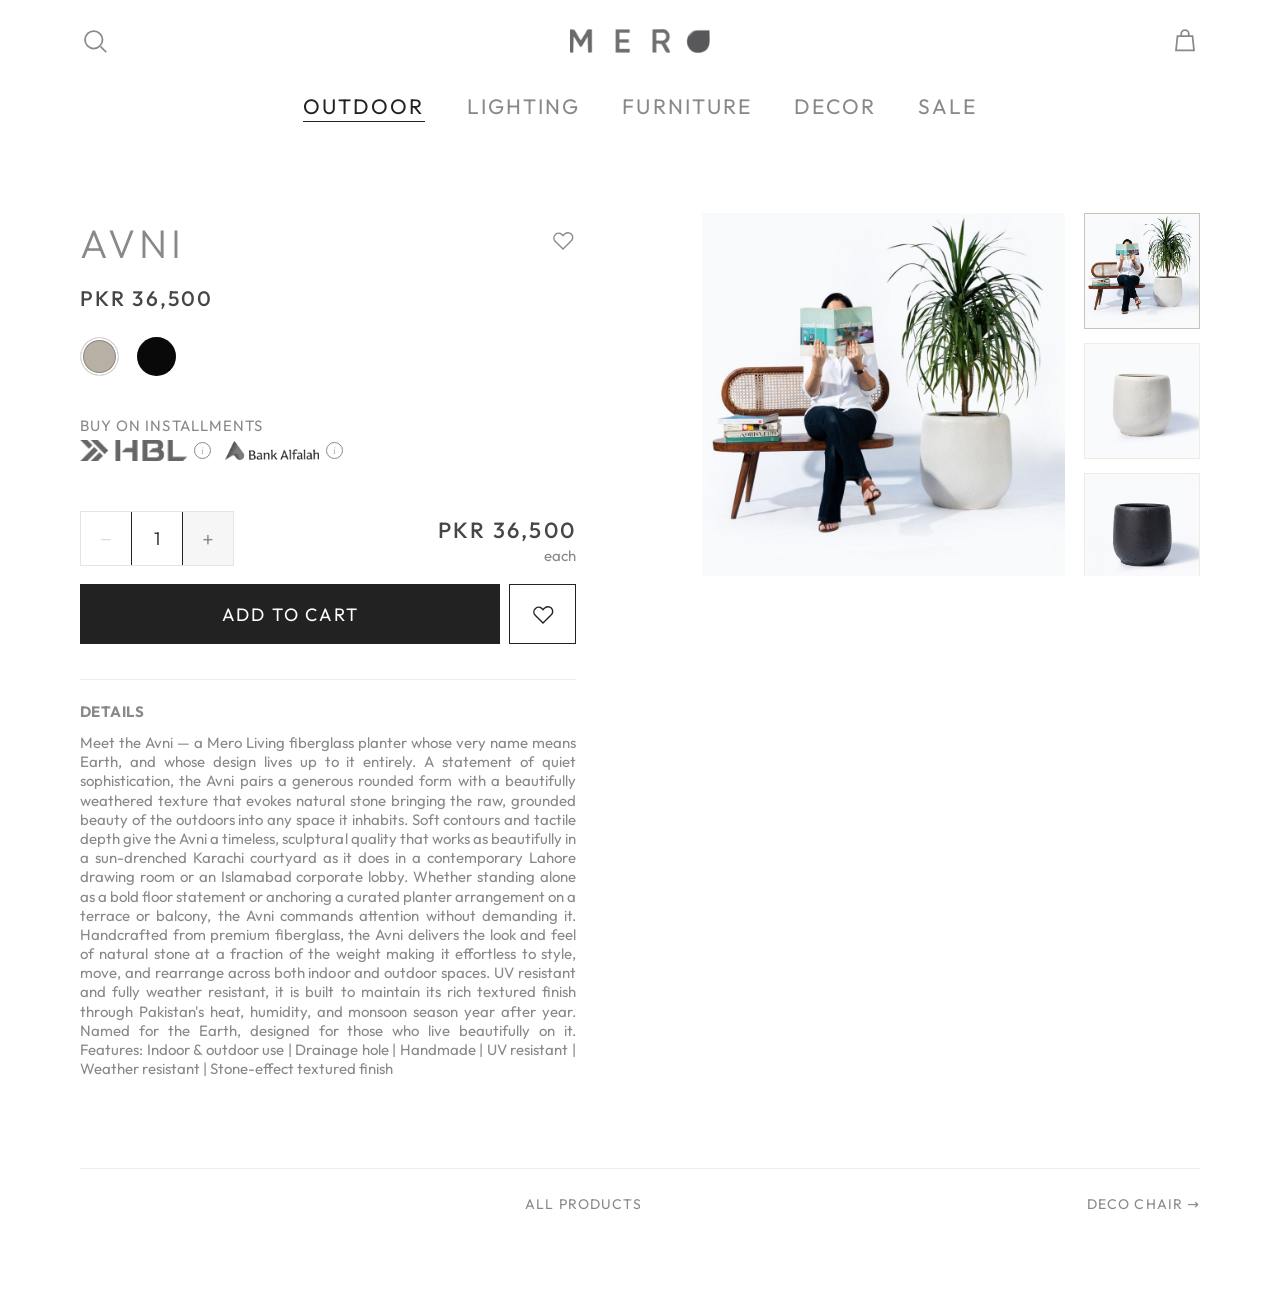
==== commit 1b446478: "Remove the in-browser photo upload Takes the Add photo feature off the site entirely:  - Grid: the f" ====
--- a/site/product.html
+++ b/site/product.html
@@ -102,11 +102,6 @@
 
       <div class="rail-cell"><div class="rail">
         <div class="thumbs" id="thumbs"></div>
-        <label class="upload">
-          <svg viewBox="0 0 24 24"><path d="M12 16V4"/><path d="m7 9 5-5 5 5"/><path d="M4 16v3h16v-3"/></svg>
-          Add photo
-          <input type="file" id="upload-input" accept="image/*" multiple>
-        </label>
       </div></div>
     </section>
 
@@ -116,11 +111,10 @@
 </main>
 
 <script src="data/catalog.js"></script>
-<script src="assets/uploads.js"></script>
 <script>
 /* ------------------------------------------------------------------
    The page renders whichever product ?p= names, from the generated
-   catalogue. Photos dropped in the browser are merged in on top.
+   catalogue.
 ------------------------------------------------------------------ */
 const CATALOG = window.MERO_CATALOG || [];
 
@@ -144,7 +138,6 @@
   captionSub: document.getElementById("caption-sub"),
   thumbs: document.getElementById("thumbs"),
   qty: document.getElementById("qty"),
-  upload: document.getElementById("upload-input"),
   pager: document.getElementById("pager")
 };
 
@@ -153,11 +146,10 @@
 if (index < 0) index = 0;
 
 let product = CATALOG[index] || null;
-let photos = [];                 // {src, alt, uploaded?} for the product on screen
+let photos = [];                 // {src, alt} for the product on screen
 let slideIndex = 0;
 let timer = null;
 let autoplay = AUTOPLAY && !REDUCED_MOTION;
-const objectUrls = [];
 
 const money = n => "PKR " + Number(n).toLocaleString("en-US");
 
@@ -305,45 +297,13 @@
   timer = null;
 }
 
-/* ---------- photos added in the browser ---------- */
-
-async function loadPhotos() {
+/* ---------- photos ---------- */
+
+function loadPhotos() {
   photos = product ? catalogPhotos(product) : [];
-  if (product) {
-    try {
-      const dropped = await MeroUploads.get(product.slug);
-      dropped.forEach(p => objectUrls.push(p.src));
-      photos = photos.concat(dropped);
-    } catch (err) { /* no IndexedDB: fall back to the built-in photos */ }
-  }
   renderImages();
   startAuto();
 }
-
-els.upload.addEventListener("change", async e => {
-  const files = [...e.target.files].filter(MeroUploads.isImage);
-  e.target.value = "";
-  if (!files.length || !product) return;
-  try {
-    await MeroUploads.put(product.slug, files);
-    const before = photos.length;
-    await loadPhotos();
-    stopAuto();
-    showSlide(before);
-  } catch (err) {
-    // storage unavailable — still show them for this session
-    files.forEach(f => {
-      const url = URL.createObjectURL(f);
-      objectUrls.push(url);
-      photos.push({ src: url, alt: f.name, uploaded: true });
-    });
-    stopAuto();
-    renderImages();
-    showSlide(photos.length - files.length);
-  }
-});
-
-window.addEventListener("beforeunload", () => objectUrls.forEach(URL.revokeObjectURL));
 
 /* ---------- wiring ---------- */
 
--- a/site/assets/site.css
+++ b/site/assets/site.css
@@ -188,14 +188,15 @@
 .details{margin-top:35px;padding-top:22px;border-top:1px solid var(--line-soft)}
 .details h2{
   margin:0 0 12px;
-  font-size:15px;font-weight:400;letter-spacing:.07em;
+  font-size:15px;font-weight:700;letter-spacing:.03em;
   color:var(--muted);text-transform:uppercase;
 }
 .details p{
   margin:0;
   font-size:15px;
+  font-weight:400;
   line-height:1.28;
-  letter-spacing:.063em;
+  letter-spacing:0;
   color:var(--muted);
   text-align:justify;
 }
@@ -252,21 +253,6 @@
 }
 .thumb img{width:100%;height:100%;object-fit:cover}
 .thumb[aria-current="true"]{border-color:#c9c2b8}
-
-.upload{
-  flex:0 0 auto;
-  margin-top:14px;
-  display:flex;align-items:center;justify-content:center;gap:6px;
-  height:34px;
-  border:1px dashed #cfcfcf;
-  color:var(--muted);
-  font-size:10px;font-weight:400;letter-spacing:var(--track);text-transform:uppercase;
-  cursor:pointer;
-  transition:border-color .2s ease,color .2s ease;
-}
-.upload:hover{border-color:var(--muted);color:var(--price)}
-.upload svg{width:13px;height:13px;stroke:currentColor;stroke-width:1.5;fill:none}
-.upload input{display:none}
 
 .sr-only{
   position:absolute;width:1px;height:1px;padding:0;margin:-1px;
@@ -296,7 +282,6 @@
   .rail{position:static;height:auto}
   .thumbs{flex-direction:row;overflow-x:auto;overflow-y:hidden;padding-bottom:4px}
   .thumb{flex:0 0 86px}
-  .upload{margin-top:12px;height:34px}
   .buy-row{flex-wrap:wrap}
 }
 
@@ -351,43 +336,10 @@
   width:13px;height:13px;border-radius:50%;
   box-shadow:inset 0 0 0 1px rgba(0,0,0,.12);
 }
-.card-tag{
-  position:absolute;top:12px;left:12px;
-  background:rgba(255,255,255,.92);color:var(--price);
-  font-size:10px;letter-spacing:var(--track);text-transform:uppercase;
-  padding:5px 9px;
-}
 .empty{
   grid-column:1 / -1;padding:70px 0;text-align:center;
   font-size:15px;letter-spacing:.063em;color:var(--muted);
 }
-
-/* folder drop ------------------------------------------------------ */
-.dropzone{
-  margin:0 0 38px;
-  border:1px dashed #d4d4d4;
-  padding:20px 24px;
-  display:flex;align-items:center;justify-content:space-between;gap:20px;
-  flex-wrap:wrap;
-  transition:border-color .2s ease,background .2s ease;
-}
-.dropzone.is-over{border-color:var(--taupe);background:#faf8f6}
-.dropzone p{margin:0;font-size:14px;line-height:1.7;letter-spacing:.04em;color:var(--muted)}
-.dropzone b{font-weight:500;color:var(--price);letter-spacing:.07em;text-transform:uppercase}
-.dropzone code{font-family:var(--sans);color:var(--price)}
-.dropzone-actions{display:flex;gap:10px;align-items:center}
-.btn-line{
-  border:1px solid var(--ink);color:var(--ink);
-  padding:11px 20px;font-size:13px;font-weight:400;letter-spacing:var(--track);text-transform:uppercase;
-  transition:background .18s ease,color .18s ease;
-}
-.btn-line:hover{background:var(--ink);color:#fff}
-.btn-quiet{
-  color:var(--muted);font-size:13px;font-weight:400;letter-spacing:var(--track);text-transform:uppercase;
-  border-bottom:1px solid transparent;
-}
-.btn-quiet:hover{color:var(--price);border-bottom-color:var(--muted)}
-.dropzone input{display:none}
 
 /* ==================================================================
    Product page additions
@@ -418,10 +370,6 @@
 .pager a:hover{color:var(--ink)}
 .pager .spacer{flex:1}
 
-.uploaded-note{
-  margin-top:14px;font-size:12px;letter-spacing:.06em;color:var(--muted);
-}
-
 @media (max-width:1180px){
   .grid{grid-template-columns:repeat(3,1fr)}
 }
@@ -433,6 +381,5 @@
   .grid{column-gap:14px;row-gap:30px}
   .card-name{font-size:14px;letter-spacing:.07em}
   .card-price{font-size:13px}
-  .dropzone{padding:16px}
   .catalogue{padding:20px 0 70px}
 }
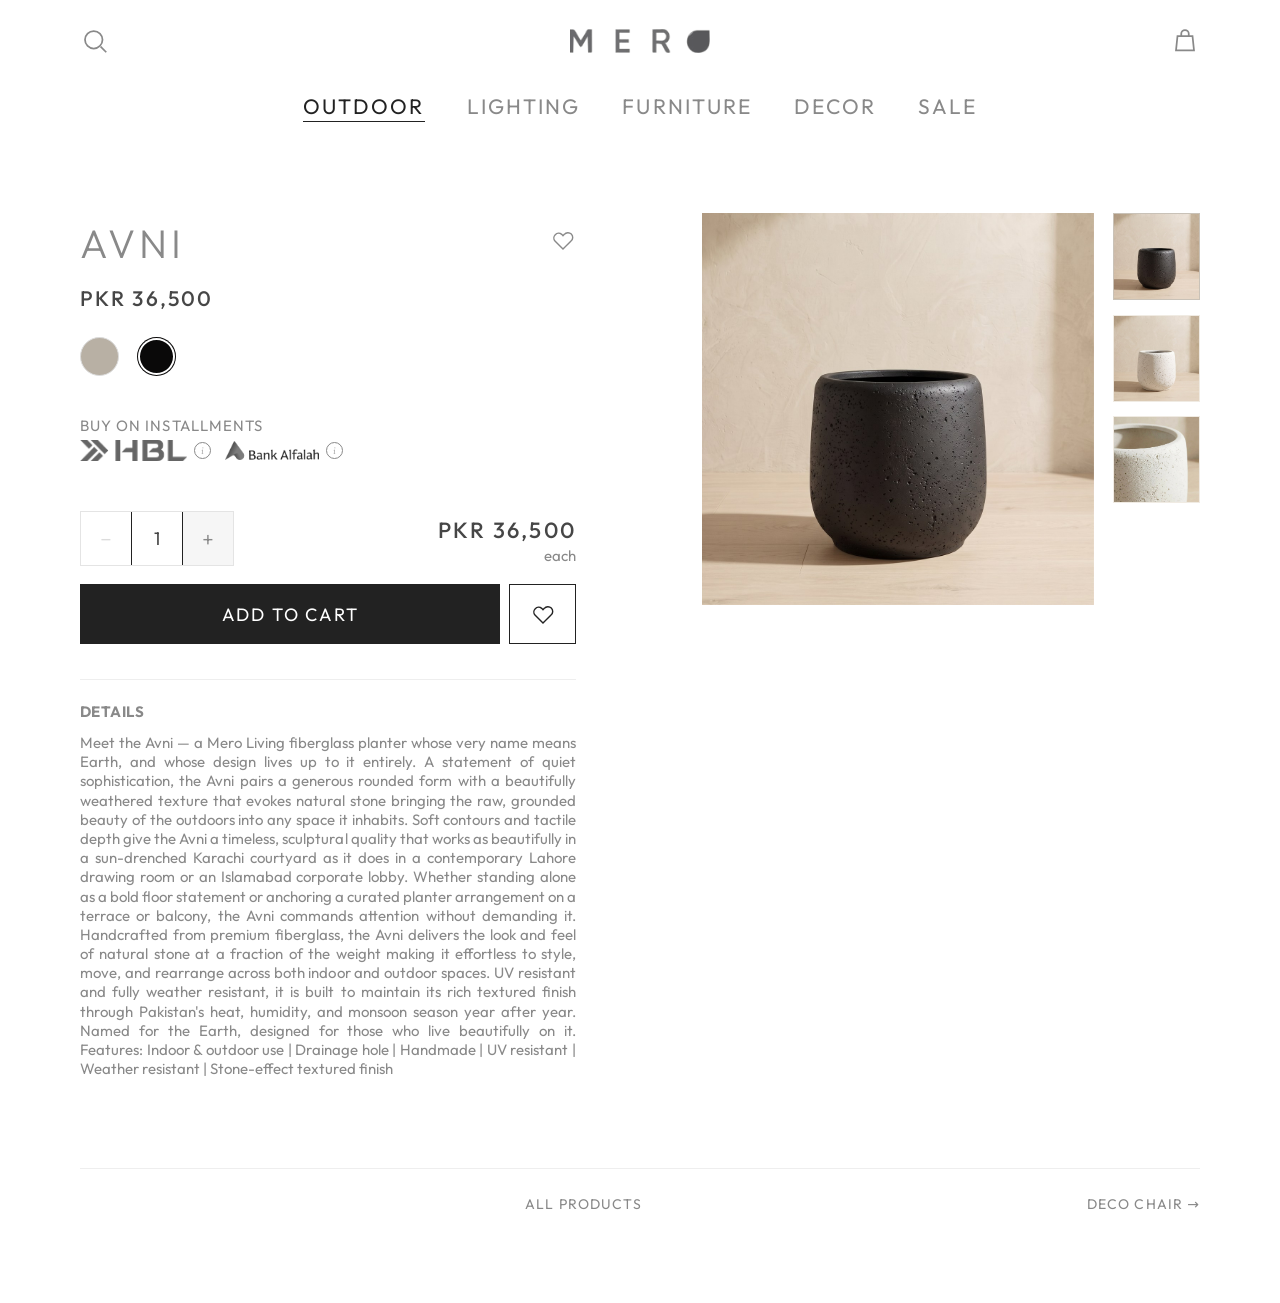
==== commit cb25ca93: "Connect the colour swatches to the gallery Clicking a swatch now opens that colourway's photograph, " ====
--- a/site/product.html
+++ b/site/product.html
@@ -186,12 +186,17 @@
     const b = document.createElement("button");
     b.className = "swatch";
     b.style.background = c.hex;
+    b.dataset.color = c.name;
     if (c.tone === "light") b.dataset.tone = "white";
     b.setAttribute("aria-label", c.name);
     b.setAttribute("aria-pressed", String(i === 0));
+    // a colour the shoot didn't cover stays selectable, but says so.
+    // -1 means absent; 0 is a real slide, so compare explicitly.
+    if (firstSlideOf(c.name) < 0) b.dataset.noPhoto = "true";
     b.addEventListener("click", () => {
-      [...els.swatches.children].forEach(s =>
-        s.setAttribute("aria-pressed", String(s === b)));
+      selectColor(c.name);
+      const slide = firstSlideOf(c.name);
+      if (slide >= 0) { stopAuto(); showSlide(slide); }
     });
     els.swatches.appendChild(b);
   });
@@ -253,6 +258,25 @@
   showSlide(Math.min(slideIndex, Math.max(photos.length - 1, 0)));
 }
 
+/* Which colourway each photo shows, worked out at build time. */
+function colorOf(i) {
+  const file = product && product.images ? product.images[i] : null;
+  return (product && product.imageColors && file)
+    ? product.imageColors[file] || null : null;
+}
+
+/* First photo showing a colour, or -1 if the shoot didn't cover it. */
+function firstSlideOf(name) {
+  if (!product || !product.images) return -1;
+  return product.images.findIndex(f =>
+    (product.imageColors || {})[f] === name);
+}
+
+function selectColor(name) {
+  [...els.swatches.children].forEach(s =>
+    s.setAttribute("aria-pressed", String(s.dataset.color === name)));
+}
+
 function showSlide(i) {
   const imgs = els.stage.querySelectorAll("img");
   if (!imgs.length) { els.caption.style.opacity = "0"; return; }
@@ -260,6 +284,9 @@
   imgs.forEach((img, n) => img.classList.toggle("is-active", n === slideIndex));
   [...els.thumbs.children].forEach((t, n) =>
     t.setAttribute("aria-current", String(n === slideIndex)));
+  // keep the swatch in step with whatever is on the stage
+  const shown = colorOf(slideIndex);
+  if (shown) selectColor(shown);
   // within a product, the lockup belongs to the opening shot only
   els.caption.style.opacity = slideIndex === 0 ? "1" : "0";
 }
--- a/site/assets/site.css
+++ b/site/assets/site.css
@@ -126,6 +126,9 @@
   box-shadow:inset 0 0 0 2px #fff, inset 0 0 0 3px rgba(0,0,0,.25);
 }
 .swatch:focus-visible{outline:1px solid #8a8a8a;outline-offset:4px}
+/* no photograph of this colourway, so clicking it cannot change the stage */
+.swatch[data-no-photo]{opacity:.45}
+.swatch[data-no-photo]:hover{opacity:.7}
 
 .installments{margin-top:39px}
 .label{
@@ -202,7 +205,16 @@
 }
 
 /* ---------- gallery ---------- */
-.gallery{display:grid;grid-template-columns:1fr 116px;column-gap:19px;align-items:start}
+/* Geometry: the stage is square, so its height follows the width left over
+   after the rail. Sizing the rail at (gallery - gap) / 5.5 makes four
+   thumbnails plus three gaps of a sixth each come to exactly that height, at
+   any width — 116px on a 1440 viewport, as the design has it. */
+.gallery{
+  display:grid;
+  grid-template-columns:1fr calc((100% - 19px) / 5.5);
+  column-gap:19px;
+  align-items:start;
+}
 /* the rail is taken out of flow so the square stage alone sets the row height */
 .rail-cell{position:relative;align-self:stretch}
 .stage{position:relative;aspect-ratio:1/1;overflow:hidden;background:#f0ebe3}
@@ -241,13 +253,16 @@
 .product > *, .gallery > *{min-width:0}
 .rail{position:absolute;inset:0;display:flex;flex-direction:column;min-height:0;min-width:0}
 .thumbs{
-  display:flex;flex-direction:column;gap:14px;
+  display:flex;flex-direction:column;
+  /* three gaps of a sixth of a thumbnail = 1/27 of the rail, so the fourth
+     lands flush with the bottom of the stage — never a part-cropped fifth */
+  row-gap:calc(100% / 27);
   flex:1 1 auto;min-height:0;min-width:0;overflow-y:auto;
   scrollbar-width:none;
 }
 .thumbs::-webkit-scrollbar{display:none}
-.thumb{flex:0 0 auto}
 .thumb{
+  flex:0 0 auto;width:100%;
   aspect-ratio:1/1;overflow:hidden;background:#f0ebe3;
   border:1px solid transparent;transition:border-color .2s ease;
 }
@@ -280,8 +295,9 @@
   .gallery{grid-template-columns:1fr;row-gap:14px}
   .rail-cell{position:static}
   .rail{position:static;height:auto}
-  .thumbs{flex-direction:row;overflow-x:auto;overflow-y:hidden;padding-bottom:4px}
-  .thumb{flex:0 0 86px}
+  .thumbs{flex-direction:row;overflow-x:auto;overflow-y:hidden;padding-bottom:4px;
+    row-gap:0;column-gap:14px}
+  .thumb{flex:0 0 86px;width:86px;height:86px}
   .buy-row{flex-wrap:wrap}
 }
 
